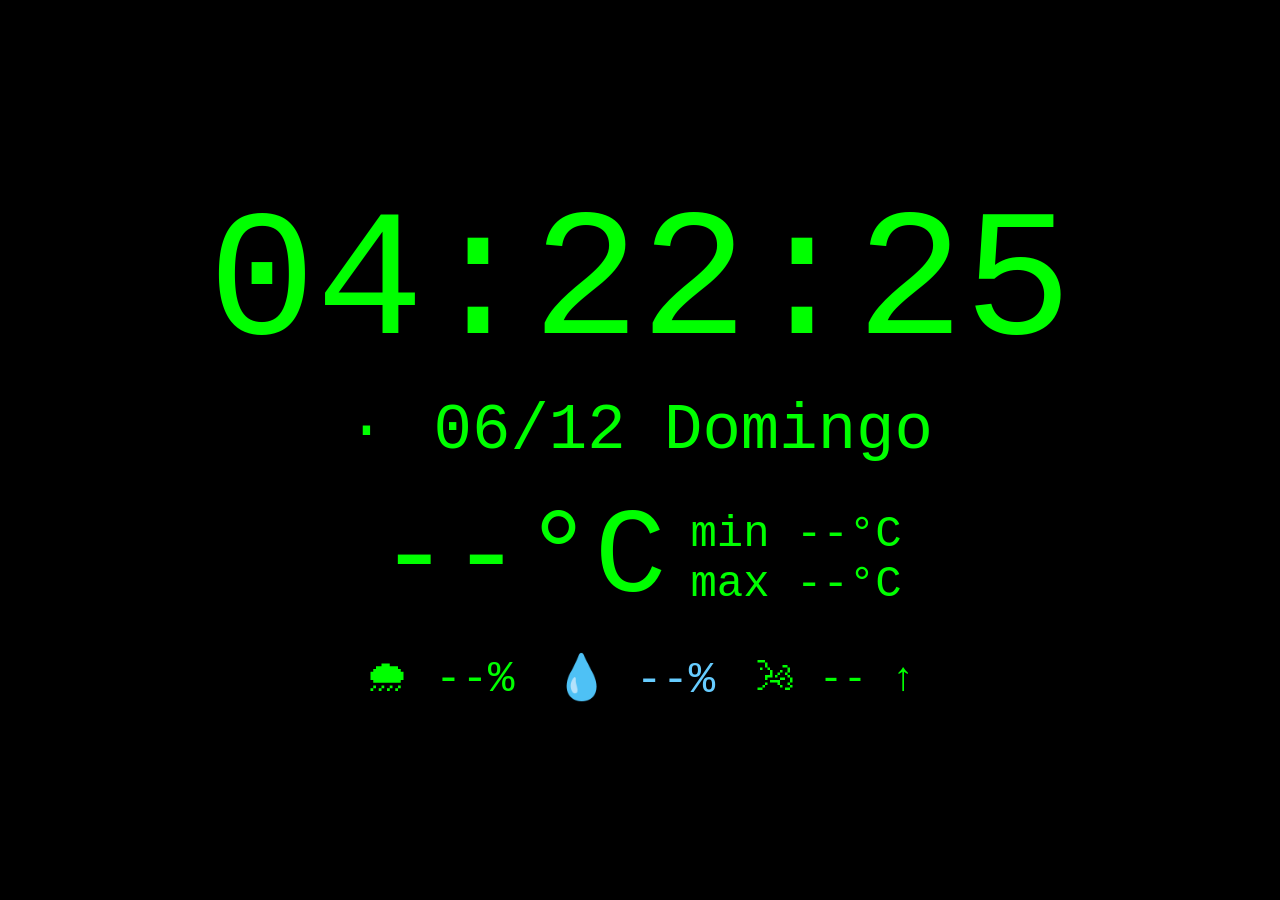
==== index.html @ bfd7ecf6 "Initial commit: iClock — ES5 clock + weather for iOS 9.3.5 iPads Full-screen retro terminal clock (g" ====
<!DOCTYPE html>
<html lang="pt-BR">
<head>
  <meta charset="UTF-8">
  <meta name="viewport" content="width=device-width, initial-scale=1, maximum-scale=1, user-scalable=no">
  <meta name="apple-mobile-web-app-capable" content="yes">
  <meta name="apple-mobile-web-app-status-bar-style" content="black">
  <title>iClock</title>
  <link rel="stylesheet" href="style.css">
</head>
<body>
  <div id="container">
    <div id="clock">--:--:--</div>
    <div id="dateWeekday">
      <span id="condition-icon">·</span>
      <span id="date-string">--/--</span>
      <span id="weekday-string"></span>
    </div>
    <div id="temp-block">
      <div id="temp-main"><span id="temp-main-value">--</span>&deg;C</div>
      <div id="temp-range">
        <div id="temp-min">min --&deg;C</div>
        <div id="temp-max">max --&deg;C</div>
      </div>
    </div>
    <div id="weather-info">
      <div id="rain">&#127783; <span id="rain-text">--%</span></div>
      <div id="humidity">&#128167; <span id="humidity-text">--%</span></div>
      <div id="wind">&#127788; <span id="wind-speed-text">--</span> <span id="wind-direction-icon">&#8593;</span></div>
    </div>
  </div>
  <script charset="utf-8" src="script.js"></script>
</body>
</html>
---- style.css ----
html, body {
  height: 100%;
}

body {
  background-color: #000000;
  color: #00ff00;
  font-family: Courier, monospace;
  text-align: center;
  margin: 0;
  -webkit-text-size-adjust: 100%;
  overflow: hidden;
}

#container {
  position: absolute;
  top: 50%;
  left: 50%;
  -webkit-transform: translate(-50%, -50%);
  transform: translate(-50%, -50%);
  width: 100%;
}

#clock {
  font-size: 180px;
  line-height: 1;
}

#dateWeekday {
  font-size: 64px;
  margin-top: 20px;
}

#condition-icon {
  margin-right: 0.15em;
}

#temp-block {
  display: -webkit-box;
  display: flex;
  -webkit-box-pack: center;
  justify-content: center;
  -webkit-box-align: center;
  align-items: center;
  margin-top: 24px;
}

#temp-main {
  font-size: 120px;
  margin-right: 24px;
}

#temp-range {
  display: -webkit-box;
  display: flex;
  -webkit-box-orient: vertical;
  -webkit-box-direction: normal;
  -webkit-flex-direction: column;
  flex-direction: column;
  -webkit-box-pack: center;
  justify-content: center;
  font-size: 44px;
  text-align: left;
}

#weather-info {
  display: -webkit-box;
  display: flex;
  -webkit-box-pack: center;
  justify-content: center;
  -webkit-box-align: center;
  align-items: center;
  margin-top: 24px;
}

#rain, #humidity {
  font-size: 44px;
  margin-right: 40px;
  white-space: nowrap;
}

#humidity {
  color: #66ccff;
}

#wind {
  font-size: 40px;
  white-space: nowrap;
}

#wind-direction-icon {
  display: inline-block;
}

/* Rain text colors */
.rain-dry  { color: #ffff66; }
.rain-wet  { color: #66ccff; }

/* Wind speed colors */
.wind-calm     { color: #66ffcc; }
.wind-moderate { color: #ff9933; }
.wind-strong   { color: #ff3333; }

/* Dim the whole weather block when data is stale */
.stale {
  opacity: 0.45;
}
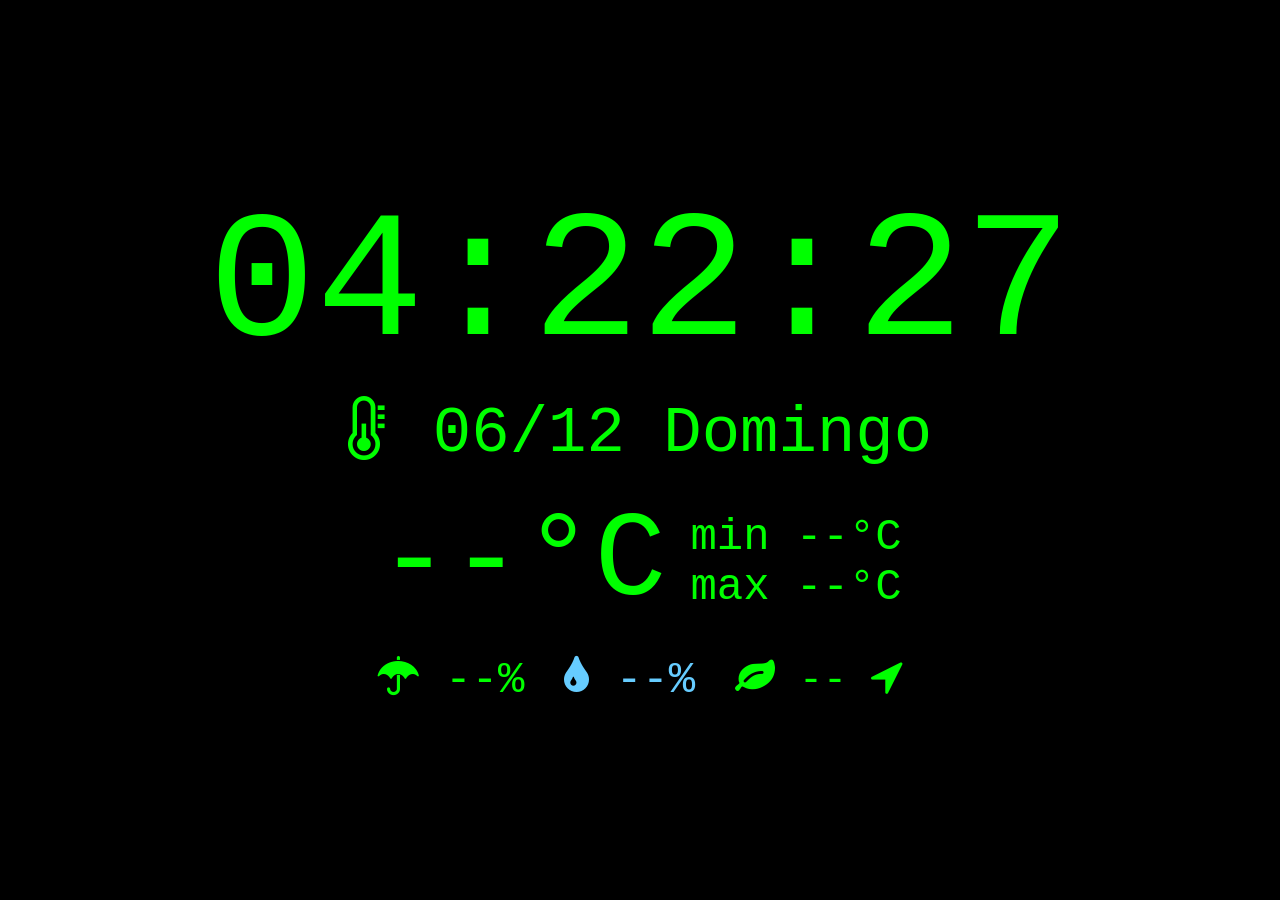
==== commit fa56ef95: "Replace weather emoji with Font Awesome 4.7 icons (iPad 2 compatible) Emoji render inconsistently on" ====
--- a/index.html
+++ b/index.html
@@ -6,13 +6,14 @@
   <meta name="apple-mobile-web-app-capable" content="yes">
   <meta name="apple-mobile-web-app-status-bar-style" content="black">
   <title>iClock</title>
+  <link rel="stylesheet" href="https://cdnjs.cloudflare.com/ajax/libs/font-awesome/4.7.0/css/font-awesome.min.css">
   <link rel="stylesheet" href="style.css">
 </head>
 <body>
   <div id="container">
     <div id="clock">--:--:--</div>
     <div id="dateWeekday">
-      <span id="condition-icon">·</span>
+      <i id="condition-icon" class="fa fa-thermometer-half"></i>
       <span id="date-string">--/--</span>
       <span id="weekday-string"></span>
     </div>
@@ -24,9 +25,9 @@
       </div>
     </div>
     <div id="weather-info">
-      <div id="rain">&#127783; <span id="rain-text">--%</span></div>
-      <div id="humidity">&#128167; <span id="humidity-text">--%</span></div>
-      <div id="wind">&#127788; <span id="wind-speed-text">--</span> <span id="wind-direction-icon">&#8593;</span></div>
+      <div id="rain"><i class="fa fa-umbrella"></i> <span id="rain-text">--%</span></div>
+      <div id="humidity"><i class="fa fa-tint"></i> <span id="humidity-text">--%</span></div>
+      <div id="wind"><i class="fa fa-leaf"></i> <span id="wind-speed-text">--</span> <i id="wind-direction-icon" class="fa fa-location-arrow"></i></div>
     </div>
   </div>
   <script charset="utf-8" src="script.js"></script>
--- a/style.css
+++ b/style.css
@@ -43,6 +43,14 @@
   -webkit-box-align: center;
   align-items: center;
   margin-top: 24px;
+}
+
+/* Tap the temperature or wind to switch °C/km/h <-> °F/mph (and date order) */
+#temp-block, #wind {
+  cursor: pointer;
+  -webkit-tap-highlight-color: rgba(0, 0, 0, 0);
+  -webkit-user-select: none;
+  user-select: none;
 }
 
 #temp-main {
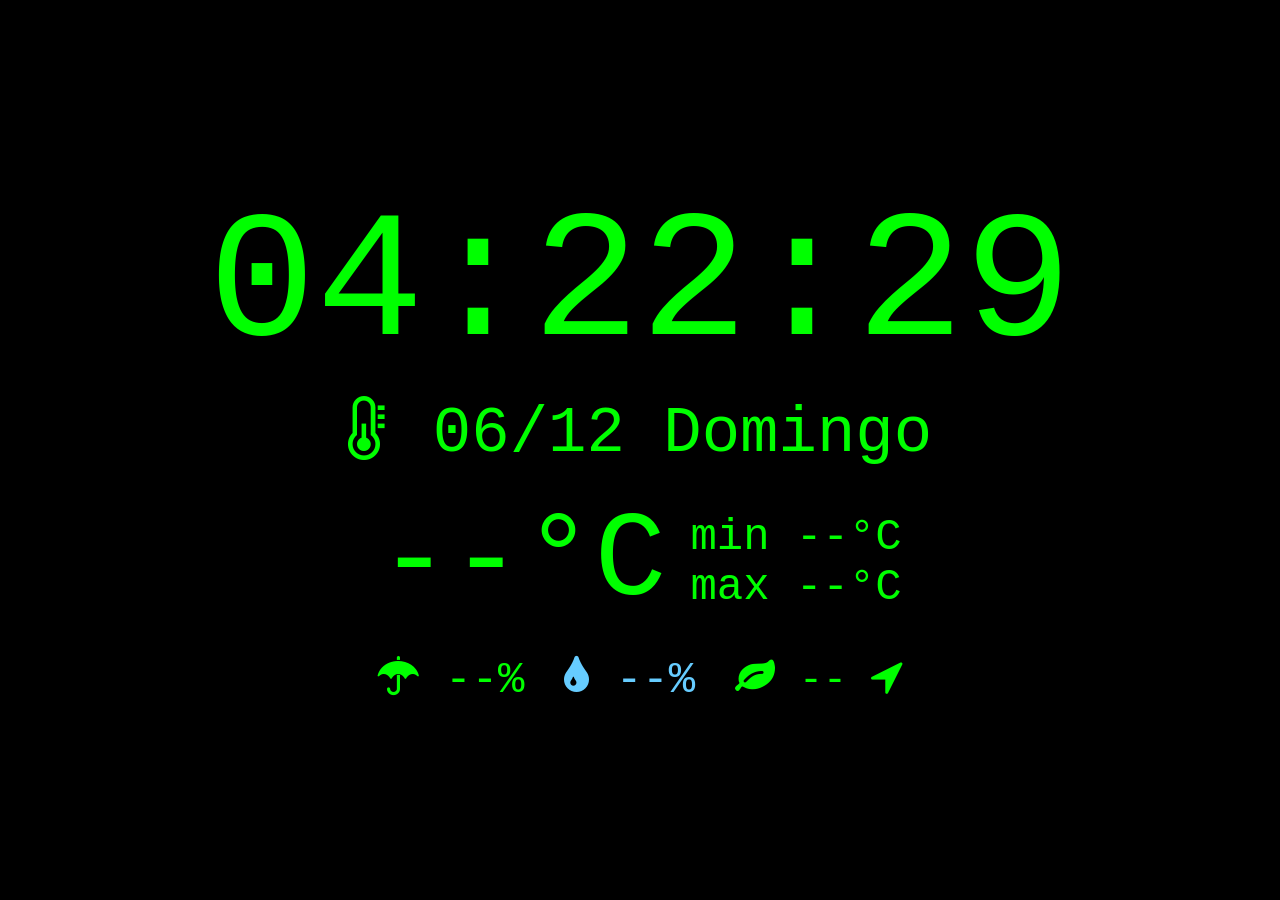
==== commit 37664183: "feat: render today's birthdays line on the clock Co-Authored-By: Claude Opus 4.8 <noreply@anthropic." ====
--- a/index.html
+++ b/index.html
@@ -29,6 +29,9 @@
       <div id="humidity"><i class="fa fa-tint"></i> <span id="humidity-text">--%</span></div>
       <div id="wind"><i class="fa fa-leaf"></i> <span id="wind-speed-text">--</span> <i id="wind-direction-icon" class="fa fa-location-arrow"></i></div>
     </div>
+    <div id="birthdays" class="hidden">
+      <i class="fa fa-birthday-cake"></i> <span id="birthdays-text"></span>
+    </div>
   </div>
   <script charset="utf-8" src="script.js"></script>
 </body>
--- a/style.css
+++ b/style.css
@@ -113,3 +113,14 @@
 .stale {
   opacity: 0.45;
 }
+
+/* Today's birthdays line (hidden when nobody has a birthday today) */
+#birthdays {
+  font-size: 44px;
+  margin-top: 24px;
+  color: #ffcc00;   /* gold */
+}
+
+.hidden {
+  display: none;
+}
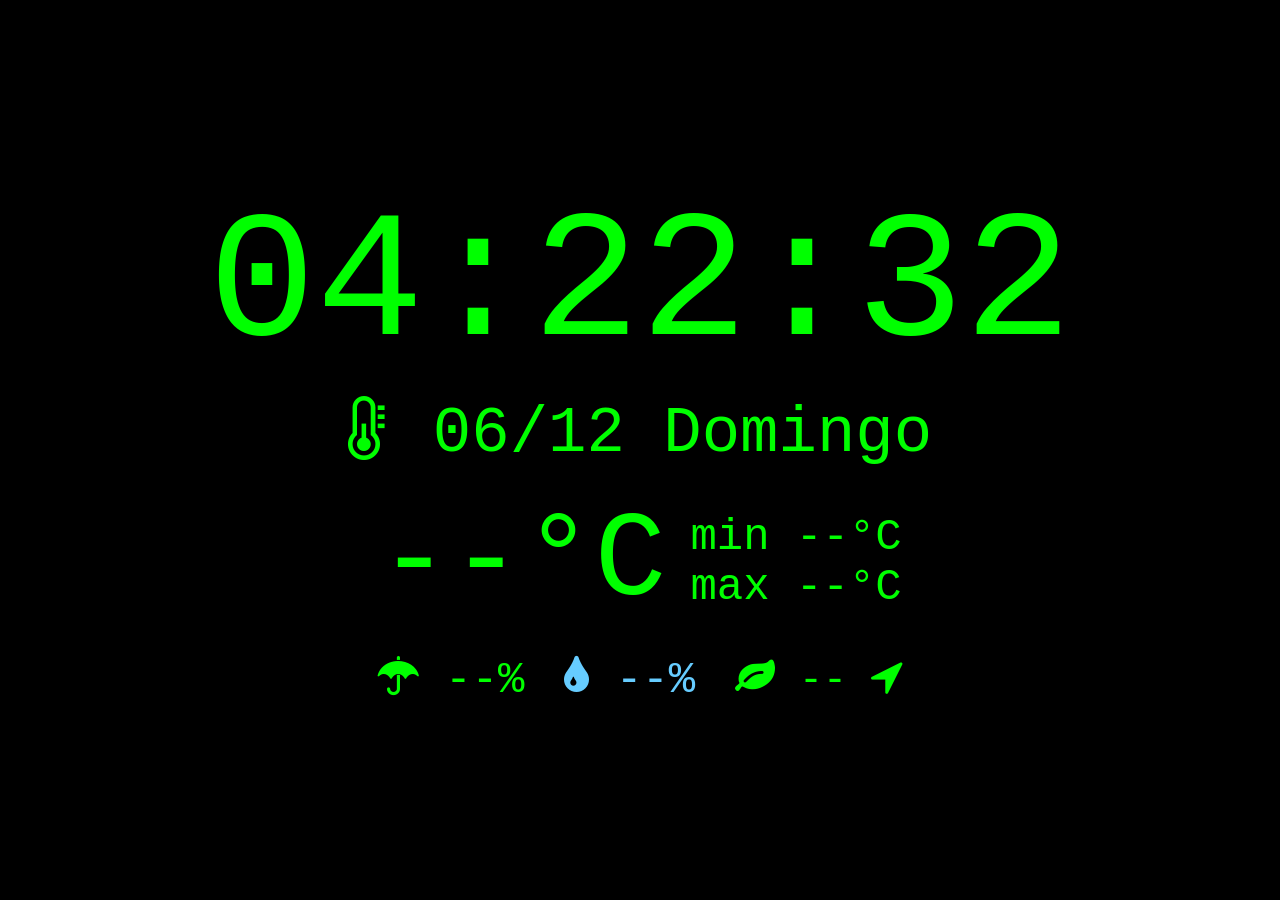
==== commit 1a0e21cc: "Version-tag CSS/JS links to bust stale browser cache Safari was serving the old cached style.css aft" ====
--- a/index.html
+++ b/index.html
@@ -7,7 +7,7 @@
   <meta name="apple-mobile-web-app-status-bar-style" content="black">
   <title>iClock</title>
   <link rel="stylesheet" href="https://cdnjs.cloudflare.com/ajax/libs/font-awesome/4.7.0/css/font-awesome.min.css">
-  <link rel="stylesheet" href="style.css">
+  <link rel="stylesheet" href="style.css?v=2">
 </head>
 <body>
   <div id="container">
@@ -33,6 +33,6 @@
       <i class="fa fa-birthday-cake"></i> <span id="birthdays-text"></span>
     </div>
   </div>
-  <script charset="utf-8" src="script.js"></script>
+  <script charset="utf-8" src="script.js?v=2"></script>
 </body>
 </html>
--- a/style.css
+++ b/style.css
@@ -124,3 +124,64 @@
 .hidden {
   display: none;
 }
+
+/* ---------------------------------------------------------------------------
+   Phone layout. The desktop/iPad sizes above are fixed pixels tuned for a
+   large screen; on a narrow phone they overflow (the clock and wind spill off
+   the edges). Below ~600px we switch to viewport-relative sizes so everything
+   scales to the phone's width, and let the weather rows wrap instead of
+   running off-screen.
+   --------------------------------------------------------------------------- */
+@media (max-width: 600px) {
+  #container {
+    width: 100%;
+    box-sizing: border-box;
+    padding: 0 12px;
+  }
+
+  #clock {
+    font-size: 17vw;   /* 8 monospace chars (HH:MM:SS) fit the width */
+  }
+
+  #dateWeekday {
+    font-size: 9vw;
+    margin-top: 3vw;
+  }
+
+  #temp-block {
+    margin-top: 4vw;
+    -webkit-box-pack: center;
+    justify-content: center;
+    -webkit-flex-wrap: wrap;
+    flex-wrap: wrap;
+  }
+
+  #temp-main {
+    font-size: 16vw;
+    margin-right: 4vw;
+  }
+
+  #temp-range {
+    font-size: 6vw;
+  }
+
+  #weather-info {
+    margin-top: 4vw;
+    -webkit-flex-wrap: wrap;
+    flex-wrap: wrap;
+  }
+
+  #rain, #humidity {
+    font-size: 5.5vw;
+    margin-right: 5vw;
+  }
+
+  #wind {
+    font-size: 5.5vw;
+  }
+
+  #birthdays {
+    font-size: 6vw;
+    margin-top: 4vw;
+  }
+}
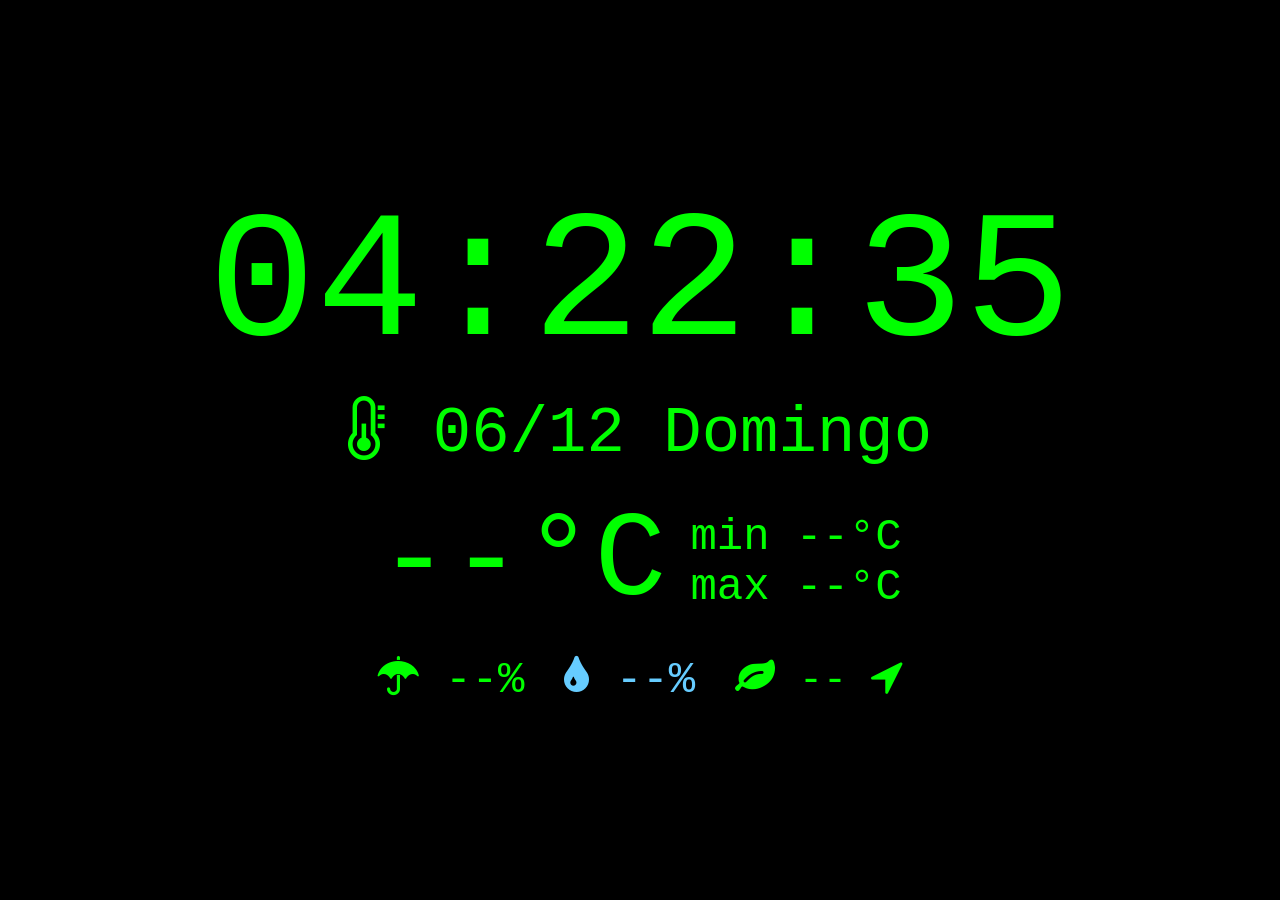
==== commit 824e2e8d: "Shrink birthday line on phone layout Make the birthday/event line smaller than the weather text on n" ====
--- a/index.html
+++ b/index.html
@@ -7,7 +7,7 @@
   <meta name="apple-mobile-web-app-status-bar-style" content="black">
   <title>iClock</title>
   <link rel="stylesheet" href="https://cdnjs.cloudflare.com/ajax/libs/font-awesome/4.7.0/css/font-awesome.min.css">
-  <link rel="stylesheet" href="style.css?v=2">
+  <link rel="stylesheet" href="style.css?v=3">
 </head>
 <body>
   <div id="container">
--- a/style.css
+++ b/style.css
@@ -181,7 +181,7 @@
   }
 
   #birthdays {
-    font-size: 6vw;
+    font-size: 4.5vw;
     margin-top: 4vw;
   }
 }
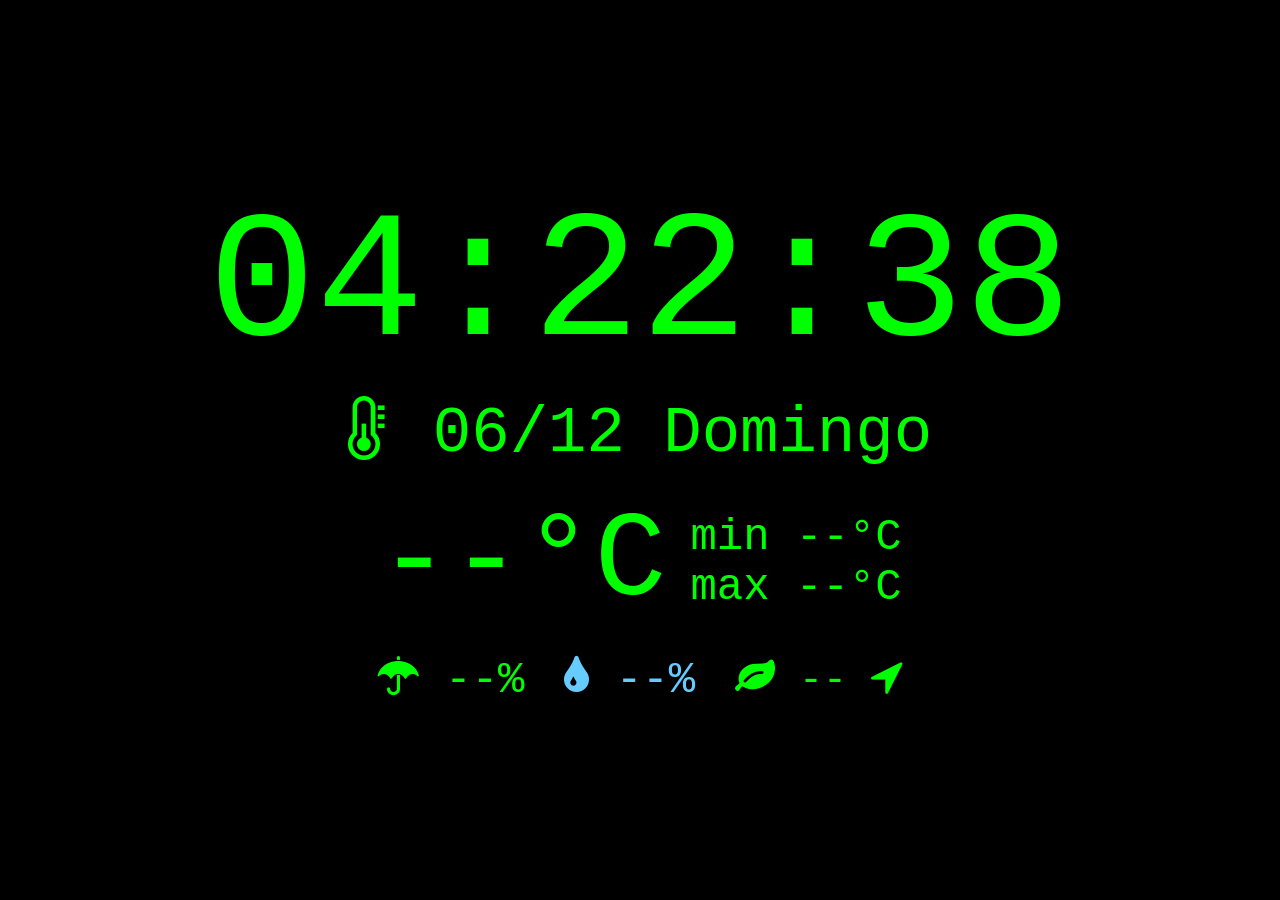
==== commit 1b9f8c45: "Shrink birthday line on iPad/desktop layout too Reduce the base #birthdays font from 44px to 32px so" ====
--- a/index.html
+++ b/index.html
@@ -7,7 +7,7 @@
   <meta name="apple-mobile-web-app-status-bar-style" content="black">
   <title>iClock</title>
   <link rel="stylesheet" href="https://cdnjs.cloudflare.com/ajax/libs/font-awesome/4.7.0/css/font-awesome.min.css">
-  <link rel="stylesheet" href="style.css?v=3">
+  <link rel="stylesheet" href="style.css?v=4">
 </head>
 <body>
   <div id="container">
--- a/style.css
+++ b/style.css
@@ -116,7 +116,7 @@
 
 /* Today's birthdays line (hidden when nobody has a birthday today) */
 #birthdays {
-  font-size: 44px;
+  font-size: 32px;
   margin-top: 24px;
   color: #ffcc00;   /* gold */
 }
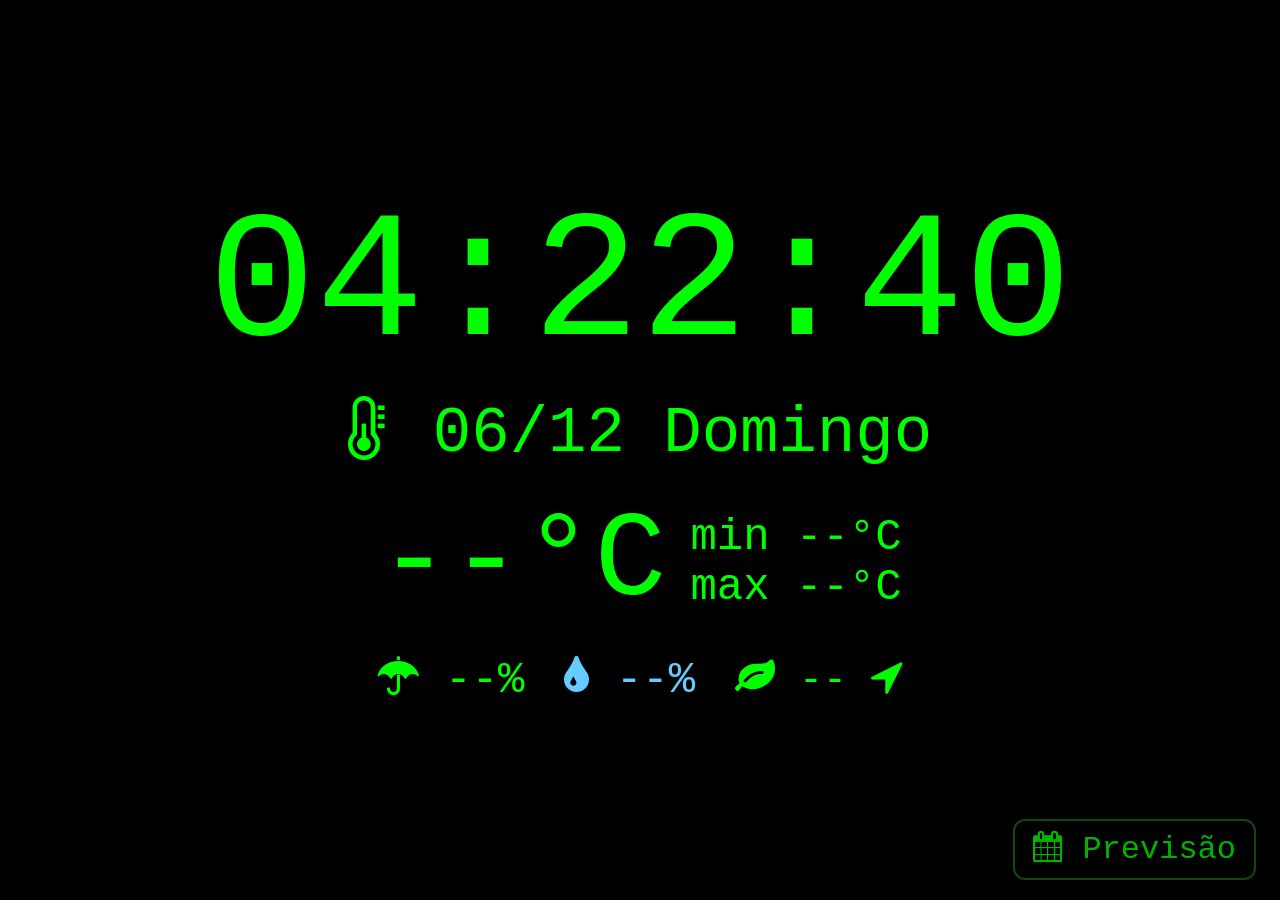
==== commit 1a4d3f66: "Add 5-day forecast page with buttons between clock and forecast Shared config/helpers move to common" ====
--- a/index.html
+++ b/index.html
@@ -7,7 +7,7 @@
   <meta name="apple-mobile-web-app-status-bar-style" content="black">
   <title>iClock</title>
   <link rel="stylesheet" href="https://cdnjs.cloudflare.com/ajax/libs/font-awesome/4.7.0/css/font-awesome.min.css">
-  <link rel="stylesheet" href="style.css?v=4">
+  <link rel="stylesheet" href="style.css?v=5">
 </head>
 <body>
   <div id="container">
@@ -33,6 +33,8 @@
       <i class="fa fa-birthday-cake"></i> <span id="birthdays-text"></span>
     </div>
   </div>
-  <script charset="utf-8" src="script.js?v=2"></script>
+  <a id="forecast-link" href="forecast.html"><i class="fa fa-calendar"></i> Previsão</a>
+  <script charset="utf-8" src="common.js?v=1"></script>
+  <script charset="utf-8" src="script.js?v=3"></script>
 </body>
 </html>
--- a/style.css
+++ b/style.css
@@ -123,6 +123,62 @@
 
 .hidden {
   display: none;
+}
+
+/* Corner buttons: clock -> forecast, forecast -> clock. Big tap target for
+   the iPad; kept dim so they don't compete with the clock. */
+#forecast-link, #back-link {
+  position: absolute;
+  right: 24px;
+  bottom: 20px;
+  padding: 10px 18px;
+  font-size: 32px;
+  color: #00ff00;
+  text-decoration: none;
+  border: 2px solid #1a661a;
+  border-radius: 12px;
+  opacity: 0.7;
+  -webkit-tap-highlight-color: rgba(0, 0, 0, 0);
+}
+
+/* Forecast page: one row per day */
+#forecast-title {
+  font-size: 56px;
+  margin-bottom: 20px;
+}
+
+#forecast-table {
+  margin: 0 auto;
+  border-collapse: separate;
+  border-spacing: 0 6px;
+  font-size: 48px;
+  cursor: pointer;
+  -webkit-tap-highlight-color: rgba(0, 0, 0, 0);
+  -webkit-user-select: none;
+  user-select: none;
+}
+
+#forecast-table td {
+  padding: 4px 22px;
+  white-space: nowrap;
+}
+
+.fc-day {
+  text-align: left;
+}
+
+.fc-date {
+  display: block;
+  font-size: 28px;
+  color: #339933;
+}
+
+.fc-icon {
+  font-size: 56px;
+}
+
+.fc-temp, .fc-rain {
+  text-align: right;
 }
 
 /* ---------------------------------------------------------------------------
@@ -184,4 +240,32 @@
     font-size: 4.5vw;
     margin-top: 4vw;
   }
-}
+
+  #forecast-link, #back-link {
+    right: 3vw;
+    bottom: 3vw;
+    padding: 2vw 3vw;
+    font-size: 5vw;
+  }
+
+  #forecast-title {
+    font-size: 8vw;
+    margin-bottom: 3vw;
+  }
+
+  #forecast-table {
+    font-size: 6vw;
+  }
+
+  #forecast-table td {
+    padding: 1vw 2vw;
+  }
+
+  .fc-date {
+    font-size: 3.6vw;
+  }
+
+  .fc-icon {
+    font-size: 7vw;
+  }
+}
